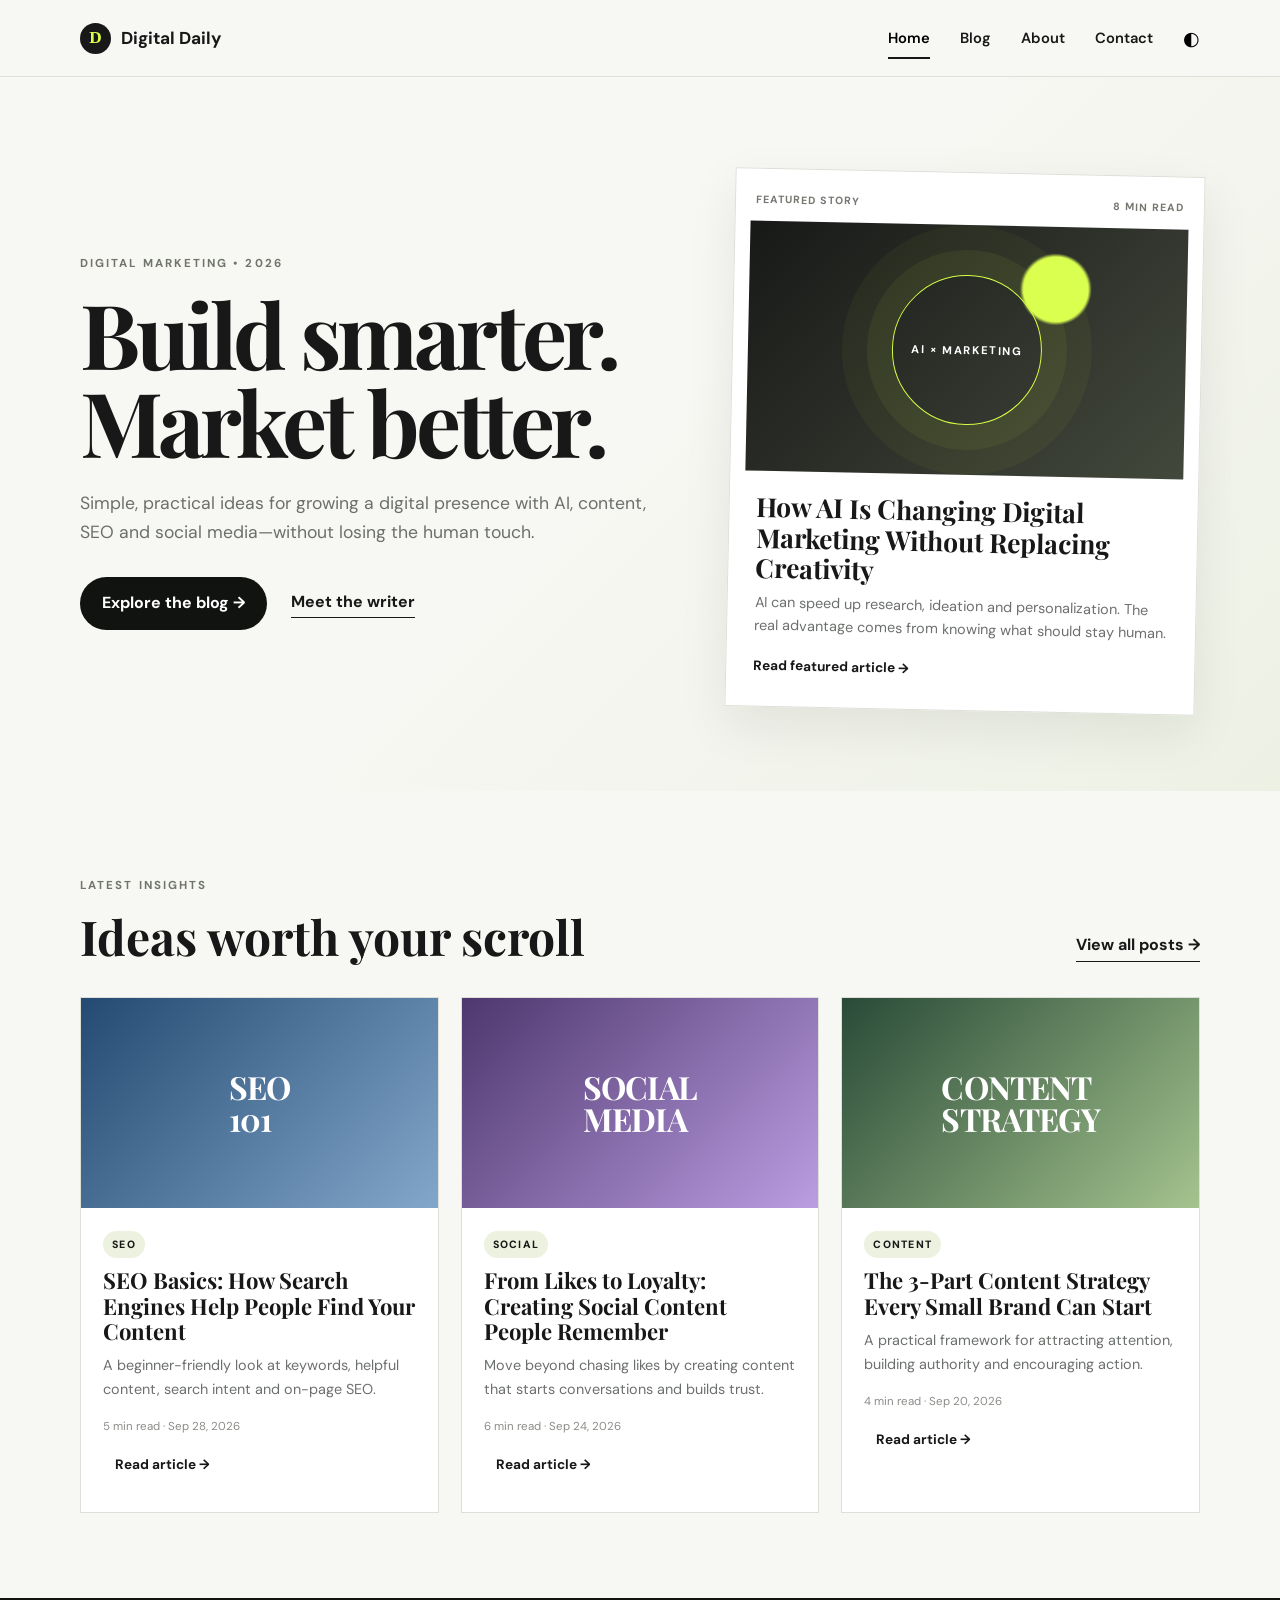
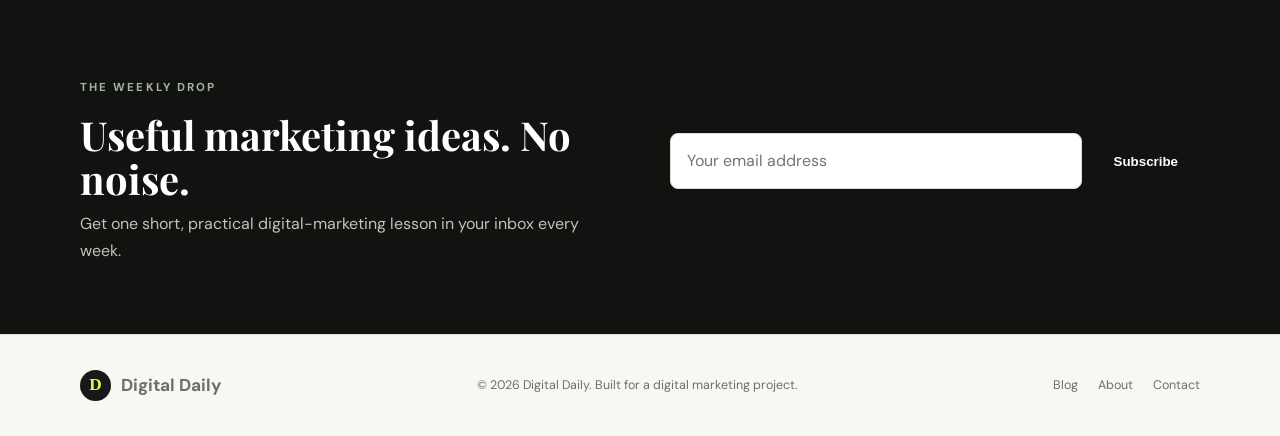
==== index.html @ 29d59bc1 "Add files via upload" ====
<!DOCTYPE html>
<html lang="en">
<head>
  <meta charset="UTF-8">
  <meta name="viewport" content="width=device-width, initial-scale=1.0">
  <meta name="description" content="Digital Daily — practical insights on AI, social media, SEO and the future of digital marketing.">
  <title>Digital Daily | Modern Digital Marketing Blog</title>
  <link rel="preconnect" href="https://fonts.googleapis.com">
  <link rel="preconnect" href="https://fonts.gstatic.com" crossorigin>
  <link href="https://fonts.googleapis.com/css2?family=DM+Sans:wght@400;500;600;700&family=Playfair+Display:wght@600;700&display=swap" rel="stylesheet">
  <link rel="stylesheet" href="css/style.css">
</head>
<body>
<header class="site-header">
  <nav class="nav container">
    <a class="logo" href="index.html"><span>D</span> Digital Daily</a>
    <button class="menu-toggle" aria-label="Open menu">☰</button>
    <div class="nav-links">
      <a class="active" href="index.html">Home</a>
      <a href="blog.html">Blog</a>
      <a href="about.html">About</a>
      <a href="contact.html">Contact</a>
      <button class="theme-btn" id="themeBtn" aria-label="Toggle dark mode">◐</button>
    </div>
  </nav>
</header>

<main>
  <section class="hero">
    <div class="container hero-grid">
      <div>
        <p class="eyebrow">DIGITAL MARKETING • 2026</p>
        <h1>Build smarter. <em>Market better.</em></h1>
        <p class="hero-text">Simple, practical ideas for growing a digital presence with AI, content, SEO and social media—without losing the human touch.</p>
        <div class="hero-actions">
          <a class="btn primary" href="blog.html">Explore the blog →</a>
          <a class="text-link" href="about.html">Meet the writer</a>
        </div>
      </div>
      <div class="hero-card">
        <div class="hero-card-top"><span>FEATURED STORY</span><span>8 MIN READ</span></div>
        <div class="mock-image gradient-art"><div class="art-orbit"></div><div class="art-label">AI × MARKETING</div></div>
        <h2>How AI Is Changing Digital Marketing Without Replacing Creativity</h2>
        <p>AI can speed up research, ideation and personalization. The real advantage comes from knowing what should stay human.</p>
        <a href="article.html">Read featured article →</a>
      </div>
    </div>
  </section>

  <section class="section container">
    <div class="section-head"><div><p class="eyebrow">LATEST INSIGHTS</p><h2>Ideas worth your scroll</h2></div><a class="text-link" href="blog.html">View all posts →</a></div>
    <div class="post-grid">
      <article class="post-card"><div class="post-art art-blue">SEO<br>101</div><div class="post-body"><span class="tag">SEO</span><h3>SEO Basics: How Search Engines Help People Find Your Content</h3><p>A beginner-friendly look at keywords, helpful content, search intent and on-page SEO.</p><div class="post-meta">5 min read · Sep 28, 2026</div><a href="article.html">Read article →</a></div></article>
      <article class="post-card"><div class="post-art art-purple">SOCIAL<br>MEDIA</div><div class="post-body"><span class="tag">SOCIAL</span><h3>From Likes to Loyalty: Creating Social Content People Remember</h3><p>Move beyond chasing likes by creating content that starts conversations and builds trust.</p><div class="post-meta">6 min read · Sep 24, 2026</div><a href="article.html">Read article →</a></div></article>
      <article class="post-card"><div class="post-art art-green">CONTENT<br>STRATEGY</div><div class="post-body"><span class="tag">CONTENT</span><h3>The 3-Part Content Strategy Every Small Brand Can Start</h3><p>A practical framework for attracting attention, building authority and encouraging action.</p><div class="post-meta">4 min read · Sep 20, 2026</div><a href="article.html">Read article →</a></div></article>
    </div>
  </section>

  <section class="newsletter">
    <div class="container newsletter-inner">
      <div><p class="eyebrow">THE WEEKLY DROP</p><h2>Useful marketing ideas. No noise.</h2><p>Get one short, practical digital-marketing lesson in your inbox every week.</p></div>
      <form id="newsletterForm" class="newsletter-form"><input type="email" id="email" placeholder="Your email address" required><button class="btn primary" type="submit">Subscribe</button><small id="formMsg"></small></form>
    </div>
  </section>
</main>

<footer class="footer"><div class="container footer-inner"><a class="logo" href="index.html"><span>D</span> Digital Daily</a><p>© 2026 Digital Daily. Built for a digital marketing project.</p><div><a href="blog.html">Blog</a><a href="about.html">About</a><a href="contact.html">Contact</a></div></div></footer>
<script src="js/main.js"></script>
</body>
</html>
---- css/style.css ----
:root{--bg:#f7f7f3;--surface:#fff;--text:#171817;--muted:#6c706c;--line:#dedfd8;--accent:#d7ff45;--dark:#111310;--soft:#eceee7;--shadow:0 18px 50px rgba(20,25,15,.08)}
*{box-sizing:border-box;margin:0;padding:0}html{scroll-behavior:smooth}body{font-family:"DM Sans",sans-serif;background:var(--bg);color:var(--text);line-height:1.65}a{color:inherit;text-decoration:none}.container{width:min(1120px,92%);margin:auto}.narrow{max-width:820px}.site-header{position:sticky;top:0;z-index:20;background:rgba(247,247,243,.92);backdrop-filter:blur(15px);border-bottom:1px solid var(--line)}.nav{height:76px;display:flex;align-items:center;justify-content:space-between}.logo{font-weight:700;font-size:1.08rem;display:flex;gap:10px;align-items:center}.logo span{display:grid;place-items:center;background:var(--text);color:var(--accent);width:31px;height:31px;border-radius:50%;font-family:Georgia,serif}.nav-links{display:flex;align-items:center;gap:30px;font-size:.92rem;font-weight:600}.nav-links>a{position:relative}.nav-links>a:hover,.nav-links>a.active{color:#000}.nav-links>a.active:after{content:"";height:2px;width:100%;position:absolute;bottom:-9px;left:0;background:var(--text)}.theme-btn,.menu-toggle{border:0;background:transparent;cursor:pointer;font-size:1.2rem}.menu-toggle{display:none}.hero{padding:95px 0 80px;background:linear-gradient(135deg,#f7f7f3 50%,#edf1e4)}.hero-grid{display:grid;grid-template-columns:1.1fr .9fr;gap:75px;align-items:center}.eyebrow{font-size:.72rem;letter-spacing:.18em;font-weight:700;color:#70756c;margin-bottom:16px}.hero h1,.page-hero h1{font:700 clamp(3.1rem,7vw,6.1rem)/.98 "Playfair Display",serif;letter-spacing:-.045em;max-width:760px}.hero h1 em,.page-hero h1 em{font-style:normal;text-decoration:underline;text-decoration-color:var(--accent);text-decoration-thickness:13px;text-underline-offset:-2px}.hero-text{font-size:1.1rem;color:var(--muted);max-width:600px;margin:25px 0 30px}.hero-actions{display:flex;gap:24px;align-items:center}.btn{display:inline-flex;align-items:center;justify-content:center;border:0;border-radius:999px;padding:13px 22px;font-weight:700;cursor:pointer}.primary{background:var(--dark);color:#fff}.primary:hover{transform:translateY(-2px);box-shadow:0 10px 25px rgba(0,0,0,.13)}.text-link{font-weight:700;border-bottom:1px solid currentColor;padding-bottom:2px}.hero-card{background:var(--surface);padding:15px;border:1px solid var(--line);box-shadow:var(--shadow);transform:rotate(1.2deg)}.hero-card-top{display:flex;justify-content:space-between;font-size:.66rem;font-weight:700;letter-spacing:.1em;color:#747871;padding:7px 5px 13px}.mock-image,.post-art{display:grid;place-items:center}.mock-image{height:250px}.gradient-art{background:radial-gradient(circle at 70% 25%,#d9ff50 0 9%,transparent 10%),linear-gradient(135deg,#171917,#43483c)}.art-orbit{width:150px;height:150px;border:1px solid #d7ff45;border-radius:50%;box-shadow:0 0 0 25px rgba(215,255,69,.06),0 0 0 50px rgba(215,255,69,.04)}.art-label{position:absolute;color:#fff;font-weight:700;letter-spacing:.14em;font-size:.7rem}.hero-card h2{font:700 1.65rem/1.15 "Playfair Display",serif;padding:20px 12px 8px}.hero-card p{color:var(--muted);font-size:.9rem;padding:0 12px 14px}.hero-card>a,.post-body>a{font-weight:700;font-size:.85rem;display:inline-block;padding:0 12px 14px}.section{padding:85px 0}.section-head{display:flex;justify-content:space-between;align-items:end;margin-bottom:35px}.section h2{font:700 clamp(2rem,4vw,3rem)/1.05 "Playfair Display",serif}.post-grid{display:grid;grid-template-columns:repeat(3,1fr);gap:22px}.post-card{background:var(--surface);border:1px solid var(--line);transition:.25s;overflow:hidden}.post-card:hover{transform:translateY(-6px);box-shadow:var(--shadow)}.post-art{height:210px;color:#fff;font:700 2rem/1 "Playfair Display",serif;letter-spacing:-.03em;padding:25px}.art-blue{background:linear-gradient(135deg,#254a72,#82a7ca)}.art-purple{background:linear-gradient(135deg,#4d376d,#bb9de2)}.art-green{background:linear-gradient(135deg,#294a37,#a4c38e)}.art-orange{background:linear-gradient(135deg,#9a4d22,#f0b16c)}.art-pink{background:linear-gradient(135deg,#8d4961,#e8a5bb)}.art-dark{background:linear-gradient(135deg,#171918,#626861)}.post-body{padding:22px}.post-body h3{font:700 1.38rem/1.15 "Playfair Display",serif;margin:10px 0}.post-body p{color:var(--muted);font-size:.9rem}.post-meta{font-size:.72rem;color:#8a8d87;margin:15px 0}.tag{display:inline-block;font-size:.66rem;font-weight:800;letter-spacing:.12em;background:#edf1df;padding:5px 9px;border-radius:99px}.newsletter{background:var(--dark);color:#fff;padding:70px 0}.newsletter-inner{display:grid;grid-template-columns:1fr 1fr;gap:60px;align-items:center}.newsletter h2{font:700 2.5rem/1.1 "Playfair Display",serif}.newsletter p{color:#bfc3ba;margin-top:10px}.newsletter .eyebrow{color:#aab29e}.newsletter-form{display:grid;grid-template-columns:1fr auto;gap:10px;position:relative}.newsletter-form input,.contact-form input,.contact-form textarea{width:100%;border:1px solid #d9ddd3;background:#fff;padding:14px 16px;border-radius:8px;font:inherit;outline:none}.newsletter-form input:focus,.contact-form input:focus,.contact-form textarea:focus{border-color:#8ea43b}.newsletter-form small{grid-column:1/-1;color:var(--accent)}.footer{border-top:1px solid var(--line);padding:35px 0}.footer-inner{display:flex;align-items:center;justify-content:space-between;gap:25px;font-size:.78rem;color:var(--muted)}.footer-inner>div{display:flex;gap:20px}.page-hero{padding:90px 0 70px;background:var(--soft)}.page-hero p:not(.eyebrow){max-width:650px;color:var(--muted);font-size:1.05rem;margin-top:25px}.filter-row{display:flex;gap:10px;margin-bottom:35px;flex-wrap:wrap}.filter{border:1px solid var(--line);background:var(--surface);padding:9px 16px;border-radius:99px;cursor:pointer;font:inherit}.filter.active{background:var(--dark);color:#fff}.article{padding:60px 0 90px}.article-wrap{max-width:900px}.back-link{font-size:.85rem;font-weight:700}.article-heading{text-align:center;padding:60px 0 40px}.article-heading h1{font:700 clamp(2.7rem,6vw,5rem)/1 "Playfair Display",serif;letter-spacing:-.04em;margin:18px auto;max-width:850px}.lead{font-size:1.18rem;color:var(--muted);max-width:720px;margin:0 auto 20px}.article-art{height:410px;position:relative;margin-bottom:55px}.article-content{max-width:720px;margin:auto;font-size:1.04rem}.article-content p{margin-bottom:22px}.article-content h2{font:700 2rem/1.1 "Playfair Display",serif;margin:45px 0 15px}.article-content ul{padding-left:25px;margin:15px 0 25px}.article-content li{margin:10px 0}.article-content blockquote{border-left:4px solid var(--accent);background:var(--soft);padding:22px 25px;font:600 1.25rem/1.45 "Playfair Display",serif;margin:35px 0}.article-share{border-top:1px solid var(--line);margin-top:45px;padding-top:25px;display:flex;justify-content:space-between;font-weight:700}.article-share a{border-bottom:1px solid}.about-grid,.contact-grid{display:grid;grid-template-columns:1fr 1fr;gap:80px}.about-grid h2,.contact-grid h2{font:700 2.6rem/1.1 "Playfair Display",serif;margin-bottom:20px}.about-grid p,.contact-grid>div>p{color:var(--muted);margin:15px 0}.stats{display:grid;grid-template-columns:repeat(3,1fr);gap:15px}.stats div{background:var(--surface);border:1px solid var(--line);padding:25px}.stats strong{display:block;font:700 2rem "Playfair Display",serif}.stats span{font-size:.75rem;color:var(--muted)}.soft{background:var(--soft)}.values{display:grid;grid-template-columns:repeat(3,1fr);gap:25px;margin-top:35px}.values div{background:var(--surface);padding:30px;border:1px solid var(--line)}.values span{font-weight:700;color:#85913f}.values h3{margin:15px 0 5px}.values p{color:var(--muted);font-size:.9rem}.contact-info{margin-top:35px;display:grid;gap:15px}.contact-info div{display:flex;gap:15px;align-items:flex-start}.contact-info span{font-size:1.5rem}.contact-info p{margin:0}.contact-form{background:var(--surface);border:1px solid var(--line);padding:30px;box-shadow:var(--shadow)}.contact-form label{font-weight:700;font-size:.85rem;display:block;margin-bottom:18px}.contact-form input,.contact-form textarea{display:block;margin-top:7px}.contact-form textarea{resize:vertical}.contact-form p{color:#5e7c21;margin-top:15px;font-weight:600}
body.dark{--bg:#111310;--surface:#191c18;--text:#f2f3ee;--muted:#adb3aa;--line:#343832;--soft:#20241f;--dark:#e9eee4}.dark .site-header{background:rgba(17,19,16,.92)}.dark .primary{color:#111}.dark .logo span{background:#f0f2ec;color:#111}.dark .tag{background:#303a22}.dark .hero{background:linear-gradient(135deg,#111310,#1d2319)}
@media(max-width:800px){.nav-links{display:none;position:absolute;top:76px;left:0;right:0;background:var(--bg);padding:20px 5%;flex-direction:column;align-items:flex-start;border-bottom:1px solid var(--line)}.nav-links.open{display:flex}.menu-toggle{display:block}.hero-grid,.newsletter-inner,.about-grid,.contact-grid{grid-template-columns:1fr}.hero{padding-top:65px}.hero-card{margin-top:15px}.post-grid{grid-template-columns:1fr 1fr}.values{grid-template-columns:1fr}.footer-inner{flex-direction:column;align-items:flex-start}.article-art{height:300px}}@media(max-width:540px){.post-grid{grid-template-columns:1fr}.section{padding:60px 0}.hero h1,.page-hero h1{font-size:3.2rem}.newsletter-form{grid-template-columns:1fr}.newsletter-form .btn{width:100%}.stats{grid-template-columns:1fr}.article-share{flex-direction:column;gap:12px}}
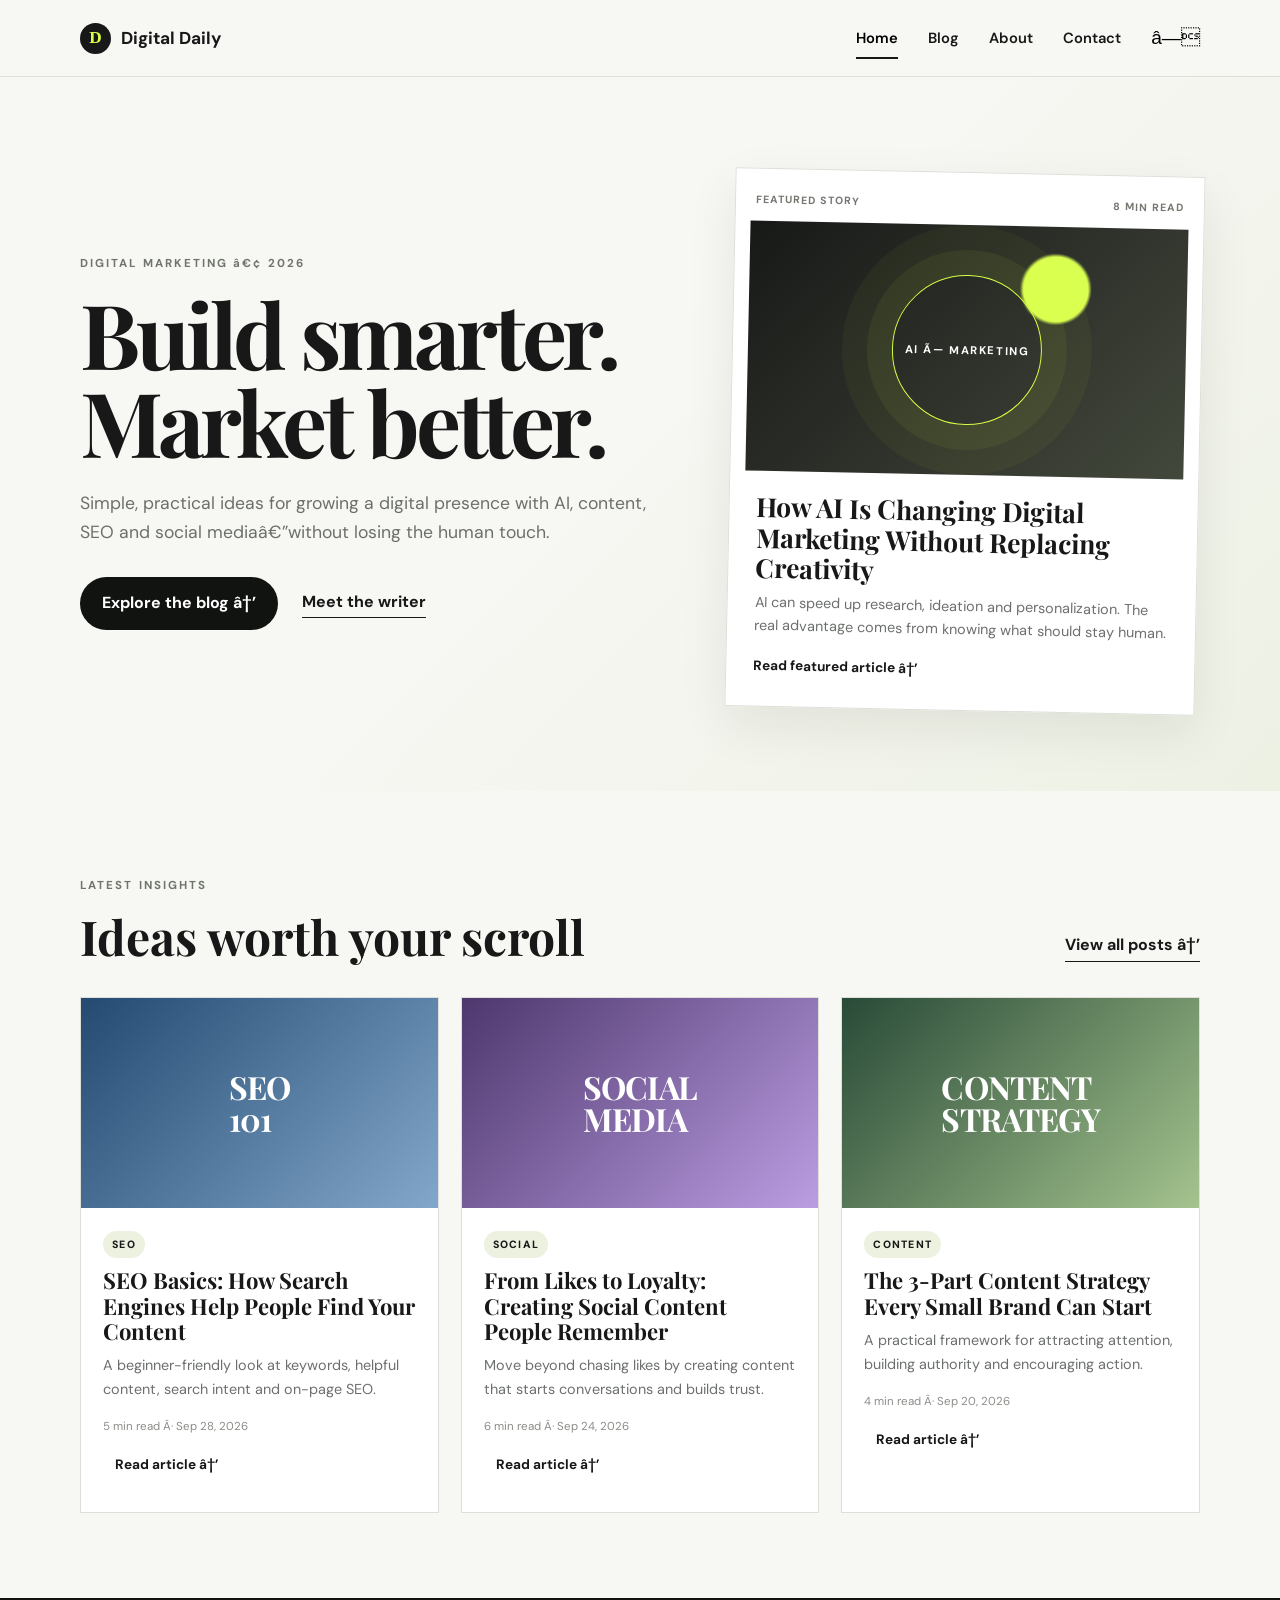
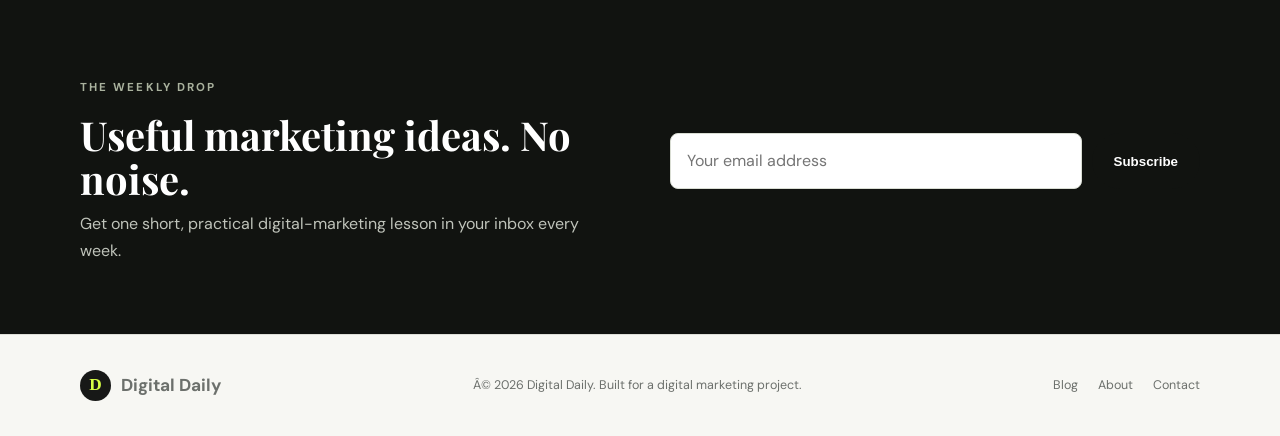
==== commit 5475ea18: "Add Google site verification meta tag Added Google site verification meta tag for SEO." ====
--- a/index.html
+++ b/index.html
@@ -1,6 +1,7 @@
 <!DOCTYPE html>
 <html lang="en">
 <head>
+  <meta name="google-site-verification" content="XU8HqT9UbwCm1XcU4dB0rN28_DDSWp
   <meta charset="UTF-8">
   <meta name="viewport" content="width=device-width, initial-scale=1.0">
   <meta name="description" content="Digital Daily — practical insights on AI, social media, SEO and the future of digital marketing.">
